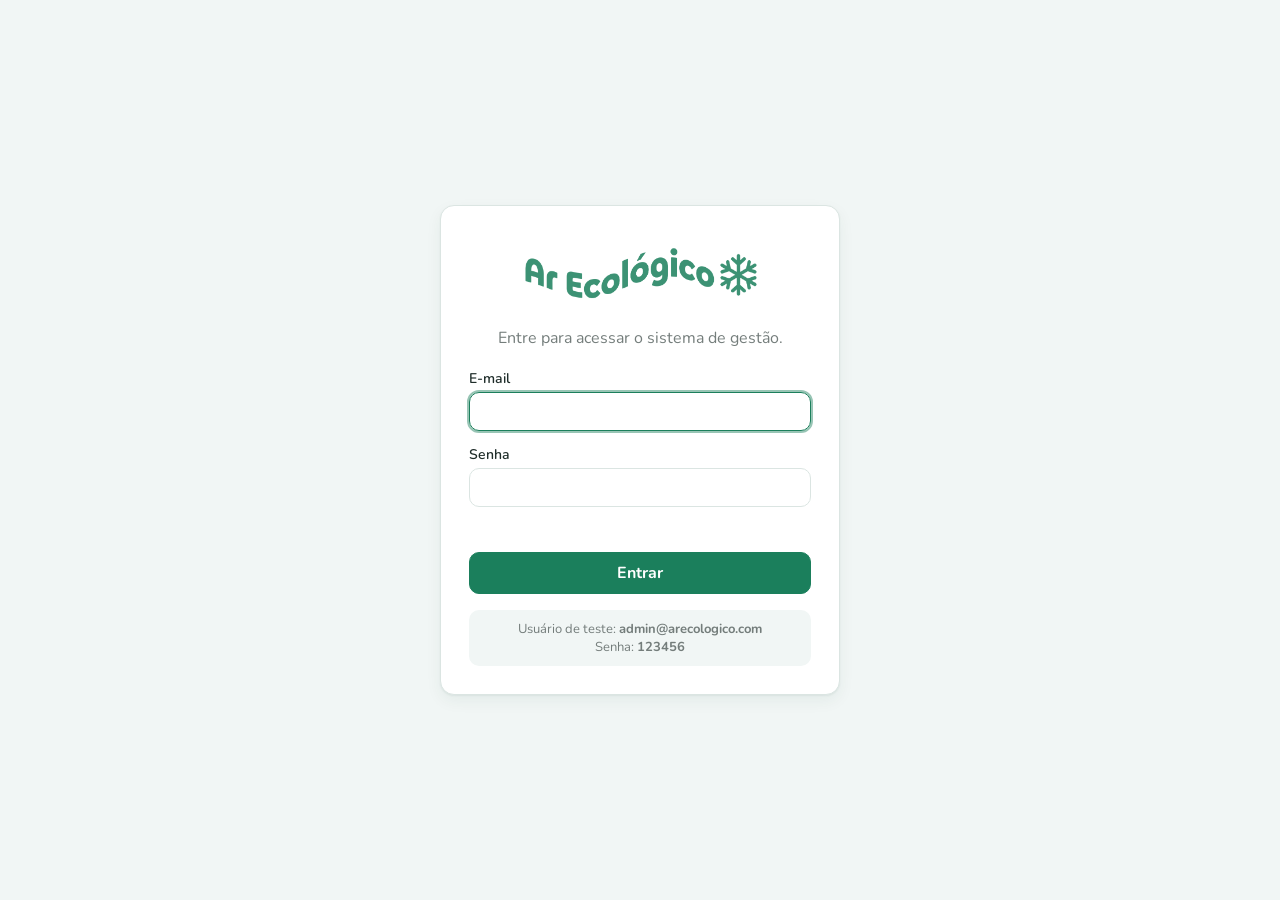
==== login.html @ a8931d1f "restrtutação na estrutura estrutura corrigida + logo" ====
<!DOCTYPE html>
<html lang="pt-BR">
<head>
  <meta charset="UTF-8">
  <meta name="viewport" content="width=device-width, initial-scale=1">
  <title>Entrar - AR Ecológico</title>
  <link rel="stylesheet" href="./static/css/style.css">
</head>
<body data-publica>
  <main class="pagina-login">
    <section class="secao login">
    <h1 class="marca-logo" role="img" aria-label="AR Ecológico"></h1>
    <p class="subtitulo">Entre para acessar o sistema de gestão.</p>
      <form id="formularioLogin">
        <label>E-mail<input type="email" name="email" autocomplete="username" required autofocus></label>
        <label>Senha<input type="password" name="senha" autocomplete="current-password" required></label>
        <p id="mensagemLogin" class="erro" role="alert"></p>
        <button type="submit">Entrar</button>
      </form>
      <p id="dicaTeste" class="dica">Usuário de teste: <b>admin@arecologico.com</b><br>Senha: <b>123456</b></p>
    </section>
  </main>
  <script src="./static/js/config.js"></script>
  <script src="./static/js/autenticacao.js"></script>
</body>
</html>
---- static/css/style.css ----
/* =====================================================================
   AR Ecológico - style.css

   Índice
    1. Variáveis (cores e sombras)
    2. Base
    3. Menu lateral
    4. Conteúdo e seções
    5. Formulários e botões
    6. Tabelas
    7. Janelas (dialog)
    8. Início e cartões
    9. Dashboard
   10. Login
   11. Configurações do sistema
   12. Relatórios
   13. Temas e acessibilidade
   14. Responsividade
   ===================================================================== */
@import url('https://fonts.googleapis.com/css2?family=Nunito:wght@400;600;700;800&display=swap');


/* ---------- 1. Variáveis ---------- */
:root {
  --verde: #1b7f5c;
  --verde-escuro: #14604a;
  --fundo: #f1f6f5;
  --texto: #1f2d2a;
  --borda: #dbe5e2;
  --perigo: #c0392b;
  --superficie: #fff;
  --suave: color-mix(in srgb, var(--texto) 62%, var(--superficie));
  --sombra: 0 1px 2px rgba(20, 60, 50, .06), 0 6px 16px rgba(20, 60, 50, .06);
}


/* ---------- 2. Base ---------- */
* {
  box-sizing: border-box;
}

body {
  margin: 0;
  display: flex;
  min-height: 100vh;
  font-family: 'Nunito', Arial, sans-serif;
  background: var(--fundo);
  color: var(--texto);
}

h2 {
  margin: 0 0 14px;
  font-size: 1.375rem;
}

h3 {
  margin: 0 0 10px;
  font-size: 1rem;
}

[hidden] {
  display: none !important;
}


/* ---------- 3. Menu lateral ---------- */
.menu {
  width: 14.5rem;
  flex-shrink: 0;
  position: sticky;
  top: 0;
  height: 100vh;
  height: 100dvh;
  display: flex;
  flex-direction: column;
  gap: 4px;
  padding: 20px 12px;
  overflow-y: auto;
  background: var(--superficie);
  border-right: 1px solid var(--borda);
}

.menu h1 {
  margin: 0;
  padding: 0 10px 14px;
  font-size: 1.2rem;
  color: var(--verde);
}

.menu .links {
  display: flex;
  flex-direction: column;
  gap: 4px;
}

.menu a {
  padding: 10px 12px;
  border-radius: 10px;
  color: var(--texto);
  text-decoration: none;
  font-weight: 600;
}

.menu a:hover {
  background: color-mix(in srgb, var(--verde) 12%, var(--superficie));
}

.menu a.ativo {
  background: var(--verde);
  color: #fff;
}

.menu .usuario {
  margin-top: auto;
  padding: 12px 10px 0;
  border-top: 1px solid var(--borda);
  font-size: .875rem;
}

.menu .usuario button {
  width: 100%;
  margin-top: 8px;
}


/* ---------- 4. Conteúdo e seções ---------- */
.conteudo {
  flex: 1;
  min-width: 0;
  padding: 28px;
  overflow-x: auto;
}

.secao {
  margin-bottom: 24px;
  padding: 20px;
  background: var(--superficie);
  border: 1px solid var(--borda);
  border-radius: 14px;
  box-shadow: var(--sombra);
}

.barra-ferramentas {
  display: flex;
  gap: 8px;
  margin-bottom: 12px;
}

.barra-ferramentas input {
  flex: 1;
}


/* ---------- 5. Formulários e botões ---------- */
input,
select,
textarea,
button {
  padding: 9px 12px;
  font: inherit;
  border: 1px solid var(--borda);
  border-radius: 10px;
}

input,
select,
textarea {
  background: var(--superficie);
  color: var(--texto);
}

input:focus,
select:focus,
textarea:focus {
  outline: 2px solid color-mix(in srgb, var(--verde) 45%, transparent);
  border-color: var(--verde);
}

button {
  cursor: pointer;
  background: var(--verde);
  color: #fff;
  border-color: var(--verde);
  font-weight: 700;
  transition: background .2s;
}

button:hover {
  background: var(--verde-escuro);
}

button:disabled {
  opacity: .6;
  cursor: wait;
}

button.secundario {
  background: var(--superficie);
  color: var(--texto);
  border-color: var(--borda);
}

button.perigo {
  background: var(--perigo);
  border-color: var(--perigo);
}


/* ---------- 6. Tabelas ---------- */
.tabela-rolagem {
  overflow-x: auto;
}

table {
  width: 100%;
  border-collapse: collapse;
}

th,
td {
  padding: 10px 8px;
  text-align: left;
  border-bottom: 1px solid var(--borda);
}

th {
  background: color-mix(in srgb, var(--verde) 8%, var(--superficie));
  font-size: .875rem;
}

tbody tr:hover {
  background: color-mix(in srgb, var(--verde) 5%, var(--superficie));
}

td.acoes {
  width: 1%;
  white-space: nowrap;
}

.vazio {
  padding: 16px;
  text-align: center;
  color: var(--suave);
}

/* Etiqueta colorida do status da OS */
.selo {
  display: inline-block;
  padding: 2px 10px;
  border-radius: 999px;
  background: #6f7f7a;
  color: #fff;
  font-size: .8125rem;
  font-weight: 700;
}

.selo-ABERTA {
  background: #1f6fb2;
}

.selo-EM_ANDAMENTO {
  background: #c2620f;
}

.selo-CONCLUIDA {
  background: #1b7f5c;
}


/* ---------- 7. Janelas (dialog) ---------- */
dialog {
  width: min(560px, 92vw);
  max-height: calc(100vh - 32px);
  max-height: calc(100dvh - 32px);
  padding: 22px;
  overflow-y: auto;
  background: var(--superficie);
  color: var(--texto);
  border: none;
  border-radius: 14px;
}

dialog::backdrop {
  background: rgba(0, 0, 0, .4);
}

.formulario {
  display: grid;
  grid-template-columns: repeat(2, minmax(0, 1fr));
  gap: 12px;
}

.formulario label {
  display: flex;
  flex-direction: column;
  gap: 4px;
  font-size: .875rem;
  font-weight: 600;
}

.formulario .linha-inteira,
.formulario .rodape {
  grid-column: 1 / -1;
}

.rodape {
  display: flex;
  justify-content: flex-end;
  gap: 8px;
}


/* ---------- 8. Início e cartões ---------- */
.cartoes {
  display: grid;
  grid-template-columns: repeat(auto-fit, minmax(min(200px, 100%), 1fr));
  gap: 16px;
  margin-bottom: 24px;
}

.cartao {
  padding: 16px;
  background: var(--superficie);
  border: 1px solid var(--borda);
  border-radius: 14px;
  box-shadow: var(--sombra);
  color: inherit;
  text-decoration: none;
}

a.cartao:hover {
  border-color: var(--verde);
}

.cartao small {
  display: block;
  color: var(--suave);
  font-weight: 600;
}

.cartao strong {
  display: block;
  margin-top: 4px;
  font-size: 1.625rem;
  color: var(--verde);
}

.atalho b {
  display: block;
  font-size: 1.0625rem;
  color: var(--verde);
}

.atalho span {
  color: var(--suave);
  font-size: .875rem;
}


/* ---------- 9. Dashboard ---------- */
.topo {
  display: flex;
  justify-content: space-between;
  align-items: center;
  flex-wrap: wrap;
  gap: 12px;
  margin-bottom: 16px;
}

.topo h2 {
  margin: 0;
}

.topo label {
  display: flex;
  align-items: center;
  gap: 8px;
  font-weight: 600;
}

.graficos {
  display: grid;
  grid-template-columns: repeat(auto-fit, minmax(min(320px, 100%), 1fr));
  gap: 16px;
  margin-bottom: 24px;
}

.graficos .secao {
  margin-bottom: 0;
}

.graficos .largo {
  grid-column: 1 / -1;
}

/* Barras horizontais */
.barra {
  display: flex;
  align-items: center;
  gap: 8px;
  margin: 8px 0;
  font-size: .875rem;
}

.barra .nome {
  width: 140px;
  flex-shrink: 0;
  overflow: hidden;
  text-overflow: ellipsis;
  white-space: nowrap;
  text-transform: capitalize;
}

.barra .preenchimento {
  min-width: 4px;
  height: 18px;
  background: var(--verde);
  border-radius: 6px;
}

.barra > span:last-child {
  white-space: nowrap;
}

/* Colunas (faturamento por mês) */
.colunas {
  display: flex;
  align-items: flex-end;
  gap: 12px;
  height: 190px;
}

.coluna {
  flex: 1;
  min-width: 0;
  height: 100%;
  display: flex;
  flex-direction: column;
  justify-content: flex-end;
  align-items: center;
  gap: 4px;
}

.coluna small {
  color: var(--suave);
  font-size: .75rem;
  white-space: nowrap;
}

.coluna .pilar {
  width: 100%;
  min-height: 3px;
  max-height: 75%;
  background: var(--verde);
  border-radius: 8px 8px 0 0;
}

/* Rosca (gráfico circular) */
.rosca-area {
  display: flex;
  align-items: center;
  flex-wrap: wrap;
  gap: 20px;
}

.rosca {
  position: relative;
  width: 130px;
  height: 130px;
  flex-shrink: 0;
  display: grid;
  place-items: center;
  border-radius: 50%;
}

.rosca::after {
  content: '';
  position: absolute;
  inset: 26px;
  border-radius: 50%;
  background: var(--superficie);
}

.rosca span {
  position: relative;
  z-index: 1;
  font-size: 1.375rem;
  font-weight: 800;
}

.legenda {
  display: grid;
  gap: 6px;
  margin: 0;
  padding: 0;
  list-style: none;
  font-size: .875rem;
  text-transform: capitalize;
}

.legenda i {
  display: inline-block;
  width: 10px;
  height: 10px;
  margin-right: 8px;
  border-radius: 50%;
}


/* ---------- 10. Login ---------- */
.pagina-login {
  flex: 1;
  display: grid;
  place-items: center;
  padding: 20px;
}

.login {
  width: min(400px, 100%);
  margin: 0;
  padding: 28px;
  text-align: center;
}

.login h1 {
  margin: 0;
  font-size: 1.5rem;
}

.login .ilustracao {
  display: block;
  width: 150px;
  margin: 0 auto 8px;
  color: var(--verde);
}

.login .subtitulo {
  margin: 4px 0 20px;
  color: var(--suave);
}

.login form {
  display: grid;
  gap: 14px;
  text-align: left;
}

.login label {
  display: flex;
  flex-direction: column;
  gap: 4px;
  font-size: .875rem;
  font-weight: 600;
}

.erro {
  min-height: 1.25em;
  margin: 0;
  color: var(--perigo);
  font-size: .875rem;
  font-weight: 600;
}

.dica {
  margin: 16px 0 0;
  padding: 10px;
  border-radius: 10px;
  background: var(--fundo);
  color: var(--suave);
  font-size: .8125rem;
}


/* ---------- 11. Configurações do sistema ---------- */
.botao-configuracoes {
  position: fixed;
  right: 16px;
  bottom: 16px;
  z-index: 5;
  width: 48px;
  height: 48px;
  border-radius: 50%;
  font-size: 1.25rem;
}

.configuracoes fieldset {
  display: grid;
  gap: 10px;
  margin: 0 0 12px;
  border: 1px solid var(--borda);
  border-radius: 6px;
}

.configuracoes label {
  display: flex;
  justify-content: space-between;
  align-items: center;
  gap: 12px;
}

.configuracoes .rodape {
  display: flex;
  justify-content: space-between;
}


/* ---------- 12. Relatórios ---------- */
.lista-colunas {
  display: grid;
  grid-template-columns: repeat(auto-fill, minmax(min(190px, 100%), 1fr));
  gap: 6px;
}

.lista-colunas label {
  flex-direction: row;
  align-items: center;
}

.mensagem {
  grid-column: 1 / -1;
  margin: 0;
}


/* ---------- 13. Temas e acessibilidade (classes aplicadas no <html>) ---------- */
:root[data-tema="escuro"] {
  --fundo: #121c19;
  --texto: #e6efec;
  --borda: #2f4640;
  --superficie: #1c2b26;
}

.compacta th,
.compacta td {
  padding: 3px 8px;
}

.zebra tbody tr:nth-child(even) {
  background: var(--fundo);
}

.fonte-legivel body {
  font-family: Verdana, Tahoma, sans-serif;
  letter-spacing: .03em;
}

.espacamento-linhas body {
  line-height: 1.8;
  word-spacing: .12em;
}

.foco-forte :focus-visible {
  outline: 3px solid #ffbf00;
  outline-offset: 2px;
}

.sem-animacoes * {
  transition: none !important;
  animation: none !important;
}

.alto-contraste {
  --fundo: #000;
  --texto: #fff;
  --borda: #fff;
  --superficie: #000;
  --verde: #ffd400;
  --verde-escuro: #000;
}

.alto-contraste button {
  color: #000;
}

.alto-contraste button.secundario {
  color: #fff;
}

.alto-contraste .menu {
  border-right: 2px solid #fff;
}

.alto-contraste .menu a.ativo {
  background: #ffd400;
  color: #000;
}

.alto-contraste a {
  color: #ffd400;
}


/* ---------- Logo (máscara: usa a cor de destaque + leve transparência) ---------- */
.marca-logo {
  display: block;
  aspect-ratio: 897 / 278;
  background-color: var(--verde);
  opacity: 0.85;
  -webkit-mask: url("../img/logo.png") center / contain no-repeat;
  mask: url("../img/logo.png") center / contain no-repeat;
}

/* Menu lateral */
.menu h1.marca-logo {
  width: 100%;
  max-width: 11rem;
  margin: 0 auto 14px;
  padding: 0;
}

/* Login */
.login h1.marca-logo {
  width: min(260px, 80%);
  margin: 0 auto 12px;
}

/* responsividade da logo */
/* Tablet/celular: menu vira barra no topo */
@media (max-width: 900px) {
  .menu h1.marca-logo {
    width: 7rem;
    margin: 0;
  }
}


/* =====================================================================
   14. Responsividade
   Ordem: do maior para o menor (notebook -> tablet -> celular).
   ===================================================================== */

/* Notebooks e monitores pequenos */
@media (max-width: 1100px) {
  .menu {
    width: 12rem;
  }

  .conteudo {
    padding: 20px;
  }

  .secao {
    padding: 16px;
  }

  .graficos {
    grid-template-columns: repeat(auto-fit, minmax(min(280px, 100%), 1fr));
  }
}

/* Tablets: o menu vira uma barra no topo, com os links rolando para o lado */
@media (max-width: 900px) {
  body {
    flex-direction: column;
  }

  .menu {
    position: static;
    width: 100%;
    height: auto;
    display: grid;
    grid-template-columns: 1fr auto;
    grid-template-areas:
      "marca usuario"
      "links links";
    align-items: center;
    gap: 6px 12px;
    padding: 10px 14px;
    overflow: visible;
    border-right: 0;
    border-bottom: 1px solid var(--borda);
  }

  .menu h1 {
    grid-area: marca;
    padding: 0;
  }

  .menu .links {
    grid-area: links;
    flex-direction: row;
    padding-bottom: 4px;
    overflow-x: auto;
  }

  .menu a {
    flex-shrink: 0;
    white-space: nowrap;
  }

  .menu .usuario {
    grid-area: usuario;
    display: flex;
    align-items: center;
    gap: 10px;
    margin: 0;
    padding: 0;
    border-top: 0;
  }

  .menu .usuario button {
    width: auto;
    margin-top: 0;
    padding: 6px 12px;
  }

  .menu .usuario strong {
    display: inline-block;
    max-width: 8rem;
    overflow: hidden;
    text-overflow: ellipsis;
    white-space: nowrap;
    vertical-align: bottom;
  }

  .alto-contraste .menu {
    border-right: 0;
    border-bottom: 2px solid #fff;
  }

  /* Espaço no fim da página para o botão de configurações não cobrir o conteúdo */
  .conteudo {
    padding: 16px 16px 88px;
  }
}

/* A barra do topo só fica fixa quando a tela tem altura de sobra (não em celular deitado) */
@media (max-width: 900px) and (min-height: 561px) {
  .menu {
    position: sticky;
    top: 0;
    z-index: 4;
  }
}

/* Celulares */
@media (max-width: 640px) {
  .conteudo {
    padding: 12px 12px 88px;
  }

  .secao {
    padding: 14px;
    border-radius: 12px;
  }

  /* 16px evita o zoom automático do iPhone ao tocar nos campos */
  input,
  select,
  textarea {
    font-size: 16px;
  }

  button {
    min-height: 44px;
  }

  .menu .usuario button {
    min-height: 36px;
  }

  .barra-ferramentas {
    flex-wrap: wrap;
  }

  .barra-ferramentas input {
    flex-basis: 100%;
  }

  .barra-ferramentas button {
    flex: 1;
  }

  /* Tabela vira uma lista de cartões: cada linha mostra "rótulo: valor" */
  .tabela-rolagem table,
  .tabela-rolagem tbody,
  .tabela-rolagem tr,
  .tabela-rolagem td {
    display: block;
  }

  .tabela-rolagem thead {
    display: none;
  }

  .tabela-rolagem tr {
    margin-bottom: 10px;
    padding: 8px 12px;
    border: 1px solid var(--borda);
    border-radius: 12px;
  }

  .tabela-rolagem td {
    display: flex;
    justify-content: space-between;
    gap: 12px;
    padding: 6px 0;
    border-bottom: 0;
    text-align: right;
  }

  .tabela-rolagem td::before {
    content: attr(data-rotulo);
    flex-shrink: 0;
    color: var(--suave);
    font-weight: 700;
    text-align: left;
  }

  .tabela-rolagem td:not([data-rotulo])::before {
    content: none;
  }

  .tabela-rolagem td.acoes {
    width: auto;
    justify-content: flex-end;
    padding-top: 10px;
    white-space: normal;
  }

  .tabela-rolagem td.vazio {
    display: block;
    text-align: center;
  }

  /* Janelas e formulários em uma coluna só */
  dialog {
    width: calc(100vw - 24px);
    padding: 16px;
  }

  .formulario {
    grid-template-columns: minmax(0, 1fr);
  }

  .rodape button {
    flex: 1;
  }

  .configuracoes label {
    flex-wrap: wrap;
  }

  /* Cartões do início e do dashboard */
  .cartoes {
    grid-template-columns: repeat(2, minmax(0, 1fr));
    gap: 12px;
  }

  .cartao.atalho {
    grid-column: 1 / -1;
  }

  .cartao strong {
    font-size: 1.25rem;
    overflow-wrap: anywhere;
  }

  /* Dashboard */
  .topo label {
    width: 100%;
    justify-content: space-between;
  }

  .topo select {
    flex: 1;
    max-width: 60%;
  }

  .barra .nome {
    width: 100px;
  }

  .colunas {
    gap: 6px;
    height: 170px;
  }

  .coluna small {
    font-size: .6875rem;
  }

  .rosca-area {
    justify-content: center;
  }

  .login {
    padding: 22px;
  }
}

/* Celulares pequenos (até 380px) */
@media (max-width: 380px) {
  .cartoes {
    grid-template-columns: minmax(0, 1fr);
  }

  .barra .nome {
    width: 84px;
  }

  .login .ilustracao {
    width: 120px;
  }
}
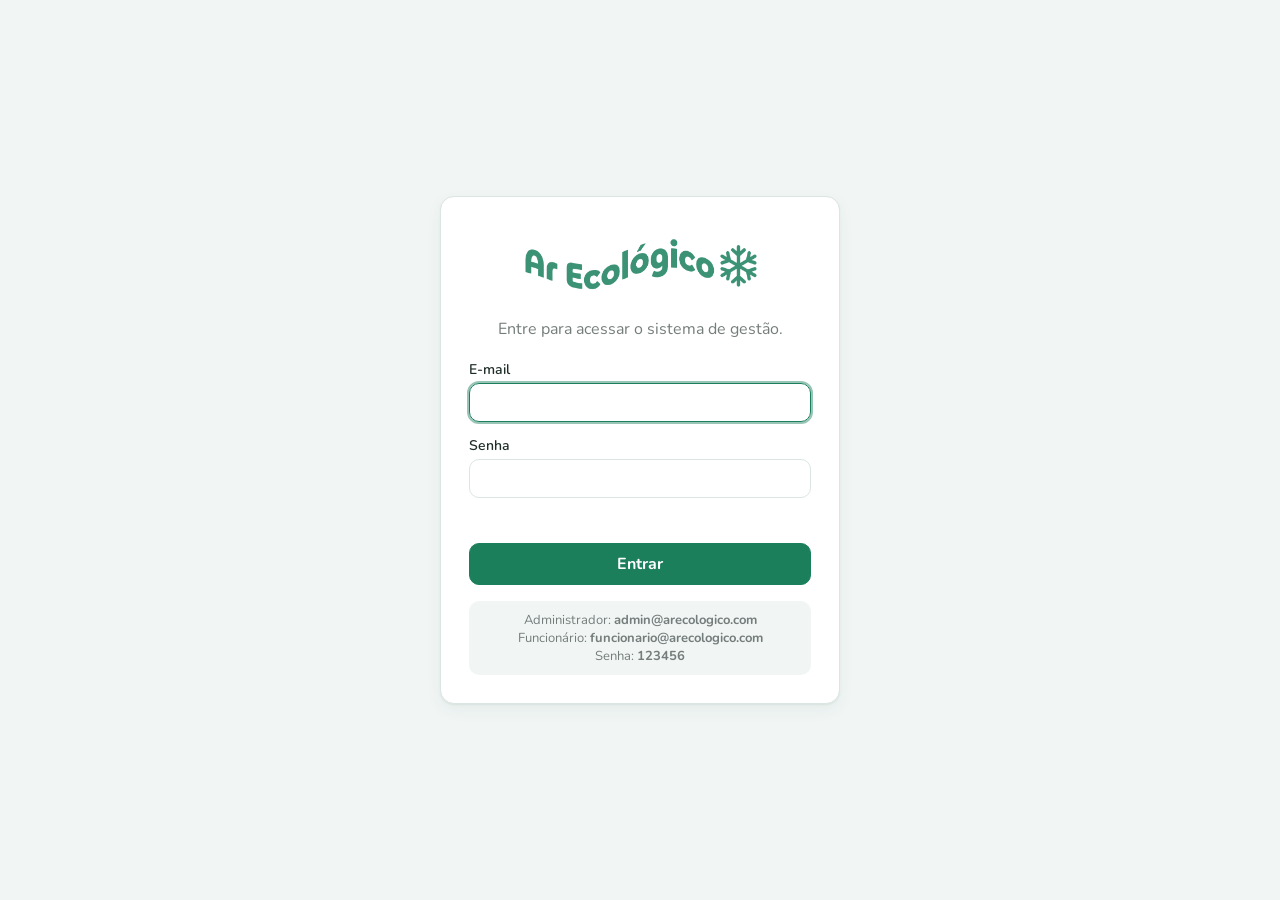
==== commit 9dcd8f80: "update RBAC Controle de Acesso Baseado em Papéis, funcionario e admin." ====
--- a/login.html
+++ b/login.html
@@ -17,7 +17,7 @@
         <p id="mensagemLogin" class="erro" role="alert"></p>
         <button type="submit">Entrar</button>
       </form>
-      <p id="dicaTeste" class="dica">Usuário de teste: <b>admin@arecologico.com</b><br>Senha: <b>123456</b></p>
+      <p id="dicaTeste" class="dica">Administrador: <b>admin@arecologico.com</b><br>Funcionário: <b>funcionario@arecologico.com</b><br>Senha: <b>123456</b></p>
     </section>
   </main>
   <script src="./static/js/config.js"></script>
